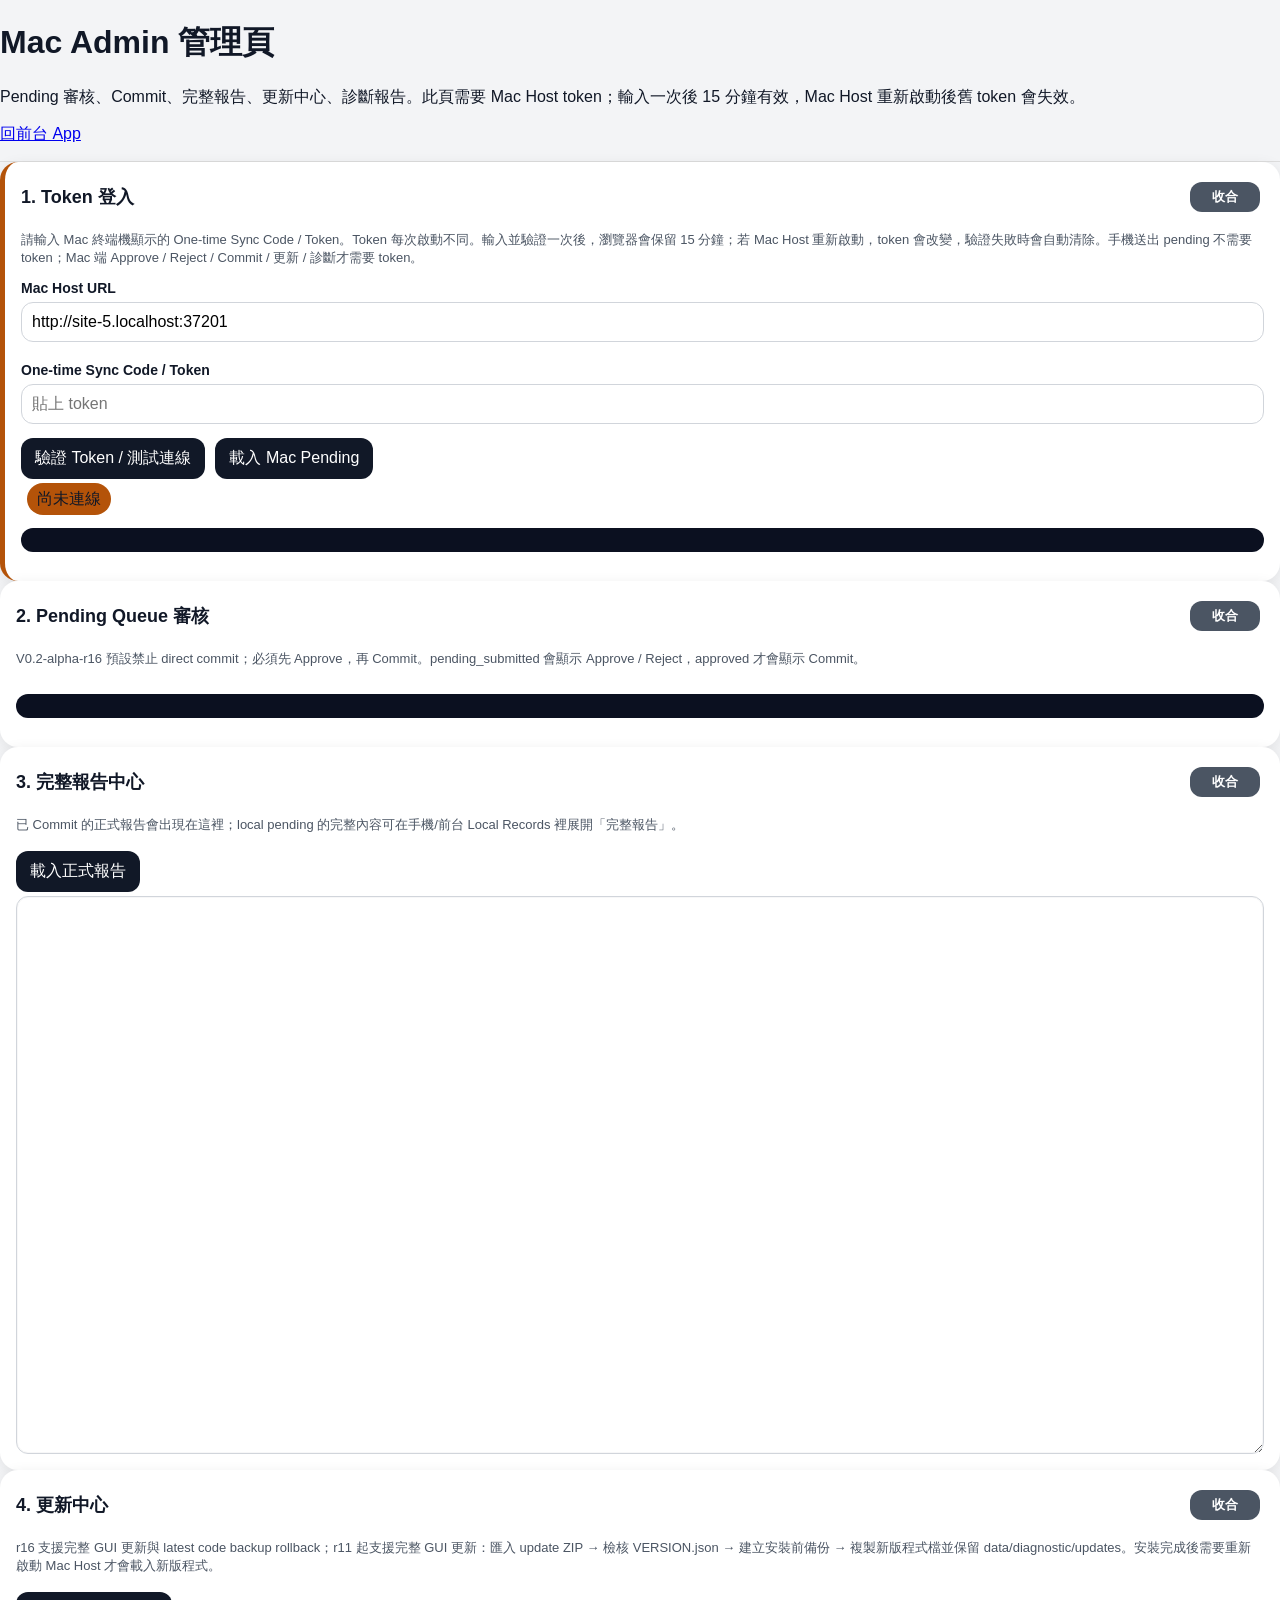
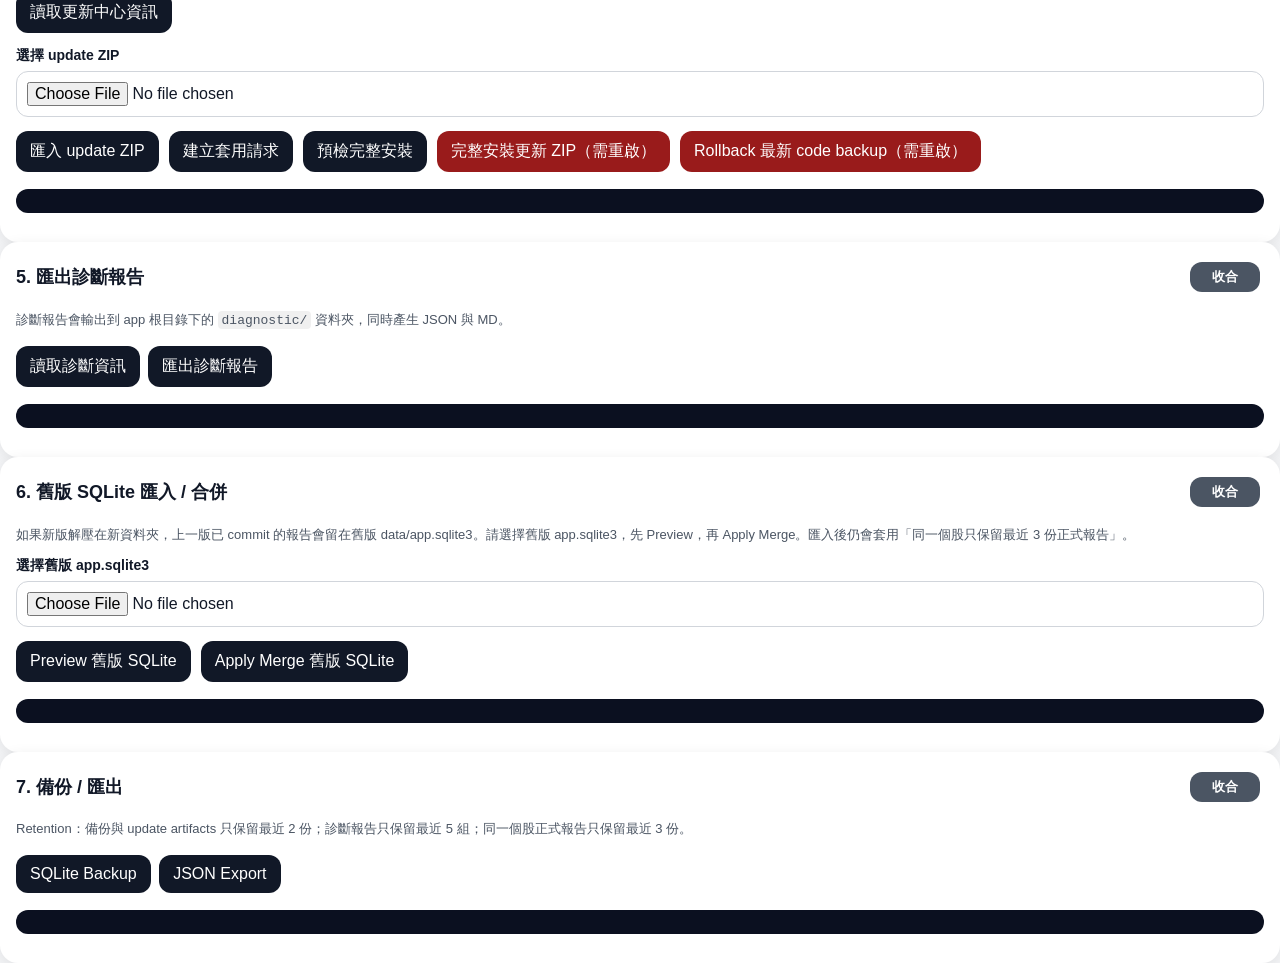
==== admin.html @ 197cdb58 "Deploy r18-r3 frontend" ====
<!doctype html>
<html lang="zh-Hant">
<head>
  <meta charset="utf-8">
  <meta name="viewport" content="width=device-width, initial-scale=1">
  <title>Mac Admin｜Stock Manual ChatGPT Hybrid</title>
  <link rel="stylesheet" href="styles.css">
</head>
<body>
  <header class="hero admin-hero">
    <h1>Mac Admin 管理頁</h1>
    <p>Pending 審核、Commit、完整報告、更新中心、診斷報告。此頁需要 Mac Host token；輸入一次後 15 分鐘有效，Mac Host 重新啟動後舊 token 會失效。</p>
    <p><a href="/">回前台 App</a></p>
  </header>
  <main class="container">
    <section class="card danger-note">
      <h2>1. Token 登入</h2>
      <p class="small">請輸入 Mac 終端機顯示的 One-time Sync Code / Token。Token 每次啟動不同。輸入並驗證一次後，瀏覽器會保留 15 分鐘；若 Mac Host 重新啟動，token 會改變，驗證失敗時會自動清除。手機送出 pending 不需要 token；Mac 端 Approve / Reject / Commit / 更新 / 診斷才需要 token。</p>
      <label>Mac Host URL</label>
      <input id="adminHostUrl" placeholder="http://127.0.0.1:8765">
      <label>One-time Sync Code / Token</label>
      <input id="adminToken" type="password" placeholder="貼上 token">
      <div class="row">
        <button id="btnAdminHealth">驗證 Token / 測試連線</button>
        <button id="btnLoadPending">載入 Mac Pending</button>
      </div>
      <span id="adminNetBadge" class="badge warn">尚未連線</span>
      <pre id="adminStatus" class="output"></pre>
    </section>

    <section class="card">
      <h2>2. Pending Queue 審核</h2>
      <p class="small">V0.2-alpha-r16 預設禁止 direct commit；必須先 Approve，再 Commit。pending_submitted 會顯示 Approve / Reject，approved 才會顯示 Commit。</p>
      <div id="adminList" class="list"></div>
      <pre id="adminResult" class="output"></pre>
    </section>

    <section class="card">
      <h2>3. 完整報告中心</h2>
      <p class="small">已 Commit 的正式報告會出現在這裡；local pending 的完整內容可在手機/前台 Local Records 裡展開「完整報告」。</p>
      <button id="btnLoadReports">載入正式報告</button>
      <div id="reportList" class="list"></div>
      <div id="reportResult" class="report-detail output"></div>
    </section>

    <section class="card">
      <h2>4. 更新中心</h2>
      <p class="small">r16 支援完整 GUI 更新與 latest code backup rollback；r11 起支援完整 GUI 更新：匯入 update ZIP → 檢核 VERSION.json → 建立安裝前備份 → 複製新版程式檔並保留 data/diagnostic/updates。安裝完成後需要重新啟動 Mac Host 才會載入新版程式。</p>
      <button id="btnUpdateInfo">讀取更新中心資訊</button>
      <label>選擇 update ZIP</label>
      <input type="file" id="updateZipFile" accept=".zip,application/zip">
      <div class="row">
        <button id="btnImportUpdateZip">匯入 update ZIP</button>
        <button id="btnApplyUpdateZip">建立套用請求</button>
        <button id="btnDryRunInstallUpdateZip">預檢完整安裝</button>
        <button id="btnInstallUpdateZip" class="danger">完整安裝更新 ZIP（需重啟）</button>
        <button id="btnRollbackLatest" class="danger">Rollback 最新 code backup（需重啟）</button>
      </div>
      <pre id="updateResult" class="output"></pre>
    </section>

    <section class="card">
      <h2>5. 匯出診斷報告</h2>
      <p class="small">診斷報告會輸出到 app 根目錄下的 <code>diagnostic/</code> 資料夾，同時產生 JSON 與 MD。</p>
      <button id="btnDiagnostics">讀取診斷資訊</button>
      <button id="btnExportDiagnostics">匯出診斷報告</button>
      <pre id="diagResult" class="output"></pre>
    </section>

    <section class="card">
      <h2>6. 舊版 SQLite 匯入 / 合併</h2>
      <p class="small">如果新版解壓在新資料夾，上一版已 commit 的報告會留在舊版 data/app.sqlite3。請選擇舊版 app.sqlite3，先 Preview，再 Apply Merge。匯入後仍會套用「同一個股只保留最近 3 份正式報告」。</p>
      <label>選擇舊版 app.sqlite3</label>
      <input type="file" id="oldSqliteFile" accept=".sqlite3,.sqlite,.db,application/octet-stream">
      <div class="row">
        <button id="btnPreviewOldSqlite">Preview 舊版 SQLite</button>
        <button id="btnApplyOldSqlite">Apply Merge 舊版 SQLite</button>
      </div>
      <pre id="sqliteImportResult" class="output"></pre>
    </section>

    <section class="card">
      <h2>7. 備份 / 匯出</h2>
      <p class="small">Retention：備份與 update artifacts 只保留最近 2 份；診斷報告只保留最近 5 組；同一個股正式報告只保留最近 3 份。</p>
      <button id="btnSqliteBackup">SQLite Backup</button>
      <button id="btnJsonExport">JSON Export</button>
      <pre id="backupResult" class="output"></pre>
    </section>
  </main>
<script src="admin.js?v=r16"></script>
</body>
</html>
---- styles.css ----
:root{font-family:-apple-system,BlinkMacSystemFont,"Segoe UI",sans-serif;color:#111827;background:#f3f4f6}body{margin:0}.topbar{background:#111827;color:#fff;padding:18px;display:flex;justify-content:space-between;gap:12px;align-items:center}.topbar h1{margin:0;font-size:22px}.topbar p{margin:4px 0 0;color:#d1d5db}.layout{max-width:1100px;margin:0 auto;padding:14px;display:grid;gap:14px}.card{background:#fff;border-radius:18px;padding:16px;box-shadow:0 3px 14px rgba(0,0,0,.08)}.card h2{margin-top:0;font-size:18px}.warning{background:#fff7ed;border:1px solid #fed7aa}.admin{border:1px solid #bfdbfe}label{display:block;margin-top:10px;font-size:14px;font-weight:600}input,textarea{width:100%;box-sizing:border-box;margin:6px 0 10px;border:1px solid #d1d5db;border-radius:12px;padding:10px;font:inherit}textarea{font-family:ui-monospace,SFMono-Regular,Menlo,monospace;font-size:13px}button,.buttonlink{border:0;background:#111827;color:#fff;padding:10px 14px;border-radius:12px;text-decoration:none;display:inline-block;margin:4px 4px 4px 0;font:inherit}button.secondary{background:#4b5563}button.danger{background:#991b1b}.badge{background:#6b7280;border-radius:999px;padding:6px 10px;white-space:nowrap}.badge.ok{background:#047857}.badge.warn{background:#b45309}.row{display:flex;gap:6px;flex-wrap:wrap}.output{background:#0b1020;color:#d1fae5;padding:12px;border-radius:12px;overflow:auto;max-height:320px}.list{display:grid;gap:10px}.item{border:1px solid #e5e7eb;border-radius:14px;padding:12px}.item h3{margin:0 0 6px}.meta{font-size:13px;color:#4b5563}.status{font-weight:700;padding:3px 8px;border-radius:999px;background:#e5e7eb}.status.pending_local{background:#fef3c7}.status.pending_submitted{background:#dbeafe}.status.approved{background:#ccfbf1}.status.committed{background:#dcfce7}.status.rejected,.status.failed,.status.sync_error{background:#fee2e2}.status.duplicate_blocked,.status.revision_required{background:#fde68a}.small{font-size:13px;color:#4b5563;white-space:pre-wrap}@media(max-width:700px){.topbar{display:block}.layout{padding:10px}.card{border-radius:14px;padding:12px}button,.buttonlink{width:100%;text-align:center}.row button{width:auto}.topbar h1{font-size:20px}}
.admin-hero { border-bottom: 1px solid #ddd; }
.danger-note { border-left: 5px solid #b45309; }
.record details pre { white-space: pre-wrap; overflow-x: auto; }
code { background: rgba(0,0,0,0.06); padding: 0.1rem 0.25rem; border-radius: 0.25rem; }

button:disabled{background:#9ca3af;color:#f3f4f6;cursor:not-allowed}
.buttonlink{display:inline-block;background:#0f172a;color:white;text-decoration:none;padding:10px 14px;border-radius:10px;font-weight:700}
.buttonlink:visited{color:white}

.report-detail { white-space: normal; }
.report-readable { display: grid; gap: 12px; }
.report-header-card { background:#f8fafc; border:1px solid #e5e7eb; border-radius:16px; padding:14px; }
.score-grid { display:grid; grid-template-columns: repeat(auto-fit, minmax(140px, 1fr)); gap:10px; margin:10px 0; }
.score-card { background:#fff; border:1px solid #e5e7eb; border-radius:14px; padding:12px; }
.score-number { font-size:24px; font-weight:800; }
.report-section { background:#fff; border:1px solid #e5e7eb; border-radius:14px; padding:12px; }
.price-grid { display:grid; grid-template-columns: repeat(auto-fit, minmax(180px, 1fr)); gap:10px; }
.price-card { border-left:4px solid #0f172a; background:#f8fafc; border-radius:12px; padding:10px; }
.report-section ul { padding-left: 22px; }
.raw-box { white-space: pre-wrap; max-height: 260px; overflow:auto; background:#0b1020; color:#d1fae5; padding:10px; border-radius:12px; }

/* r10: committed report readability + resizable reading pane */
.report-detail.output {
  background: #ffffff;
  color: #111827;
  border: 1px solid #d1d5db;
  box-shadow: inset 0 0 0 1px rgba(17,24,39,0.03);
  max-height: none;
  min-height: 420px;
  height: 62vh;
  resize: vertical;
  overflow: auto;
  line-height: 1.62;
}
.report-detail.output * { color: inherit; }
.report-readable {
  color: #111827;
  font-size: 16px;
}
.report-readable p,
.report-readable li,
.report-readable .small {
  color: #374151;
}
.report-readable h2,
.report-readable h3,
.report-readable h4,
.report-readable b {
  color: #0f172a;
}
.report-header-card {
  background: #f8fafc;
  border: 1px solid #cbd5e1;
  color: #111827;
}
.report-section {
  background: #ffffff;
  border: 1px solid #cbd5e1;
  color: #111827;
}
.score-grid { align-items: stretch; }
.score-card {
  background: #f9fafb;
  border: 1px solid #d1d5db;
  color: #111827;
}
.score-number {
  color: #0f172a !important;
}
.price-card {
  background: #f8fafc;
  border: 1px solid #dbe2ea;
  border-left: 5px solid #1e3a8a;
  color: #111827;
}
.report-readable code {
  color: #111827;
  background: #e5e7eb;
}
.report-resize-hint {
  color: #4b5563;
  font-size: 13px;
  margin: 6px 0 10px;
}
.report-toolbar {
  display:flex;
  gap:8px;
  flex-wrap:wrap;
  align-items:center;
  margin: 8px 0 10px;
}
.report-toolbar button { padding: 8px 10px; }
@media(max-width:700px){
  .report-detail.output { min-height: 360px; height: 58vh; resize: vertical; }
  .report-readable { font-size: 16px; }
  .report-readable h2 { font-size: 19px; }
  .score-number { font-size: 22px; }
}

/* r16: collapsible sections and compact report cards */
.card{position:relative}
.card>h2{display:flex;align-items:center;justify-content:space-between;gap:10px;cursor:default}
.collapse-toggle{font-size:13px;padding:6px 10px;margin-left:auto;min-width:70px}
.card.collapsed > :not(h2){display:none!important}
.compact-report-card .embedded-report{margin-top:12px;border-top:1px solid #e5e7eb;padding-top:12px}
.client-report-readable{margin-top:10px}
@media(max-width:700px){.collapse-toggle{width:auto!important}.card>h2{font-size:17px}}

/* r16: horizontal report rows */
.report-row-card{padding:0.95rem 1rem;}
.report-row-main{display:grid;grid-template-columns:minmax(220px,2.1fr) minmax(130px,0.85fr) minmax(130px,0.9fr) minmax(110px,0.7fr);gap:0.65rem 1rem;align-items:center;color:#111827;}
.report-row-main .report-col{font-size:0.98rem;color:#374151;}
.report-row-main .report-name{font-size:1.12rem;color:#111827;}
.label-inline{display:block;font-size:0.78rem;color:#6b7280;font-weight:700;margin-bottom:0.12rem;}
.report-actions{margin-top:0.65rem;}
@media (max-width: 760px){.report-row-main{grid-template-columns:1fr;gap:0.35rem}.report-row-main .report-name{font-size:1.08rem}.report-actions button{width:100%;}}


/* r18-r1 minimal layout hardening: preserve r16 UI, only prevent overflow/cropped pending/report rows */
.record, .item, .report-readable, .report-detail, .output { max-width: 100%; box-sizing: border-box; }
.record code, .item code, .meta code, code { overflow-wrap: anywhere; word-break: break-word; white-space: normal; }
.record pre, .item pre, details pre, .raw-box { white-space: pre-wrap; overflow-wrap: anywhere; word-break: break-word; }
.report-row-main { min-width: 0; }
.report-row-main .report-col, .report-row-main .report-name { min-width: 0; overflow-wrap: anywhere; }


/* r18-r2 final polish: prevent approved/pending badges from overlapping title text */
.badge,
.status,
.status-badge,
.status-inline {
  display: inline-flex;
  align-items: center;
  max-width: 100%;
  width: auto;
  white-space: nowrap;
  line-height: 1.25;
  margin-left: 0.35rem;
  vertical-align: baseline;
}
.record b + .badge,
.record b + .status,
.report-name b + .status {
  margin-left: 0.5rem;
}
@media (max-width: 760px) {
  .badge,
  .status,
  .status-badge,
  .status-inline {
    display: inline-flex;
    margin-top: 0.25rem;
    margin-left: 0.25rem;
  }
}

/* Place current price as a primary reference before entry-price / target sections */
.price-highlight {
  display: block;
  margin: 0.75rem 0 0.85rem 0;
  padding: 0.75rem 0.9rem;
  border: 1px solid #cbd5e1;
  border-radius: 12px;
  background: #f8fafc;
  font-weight: 600;
  overflow-wrap: anywhere;
}
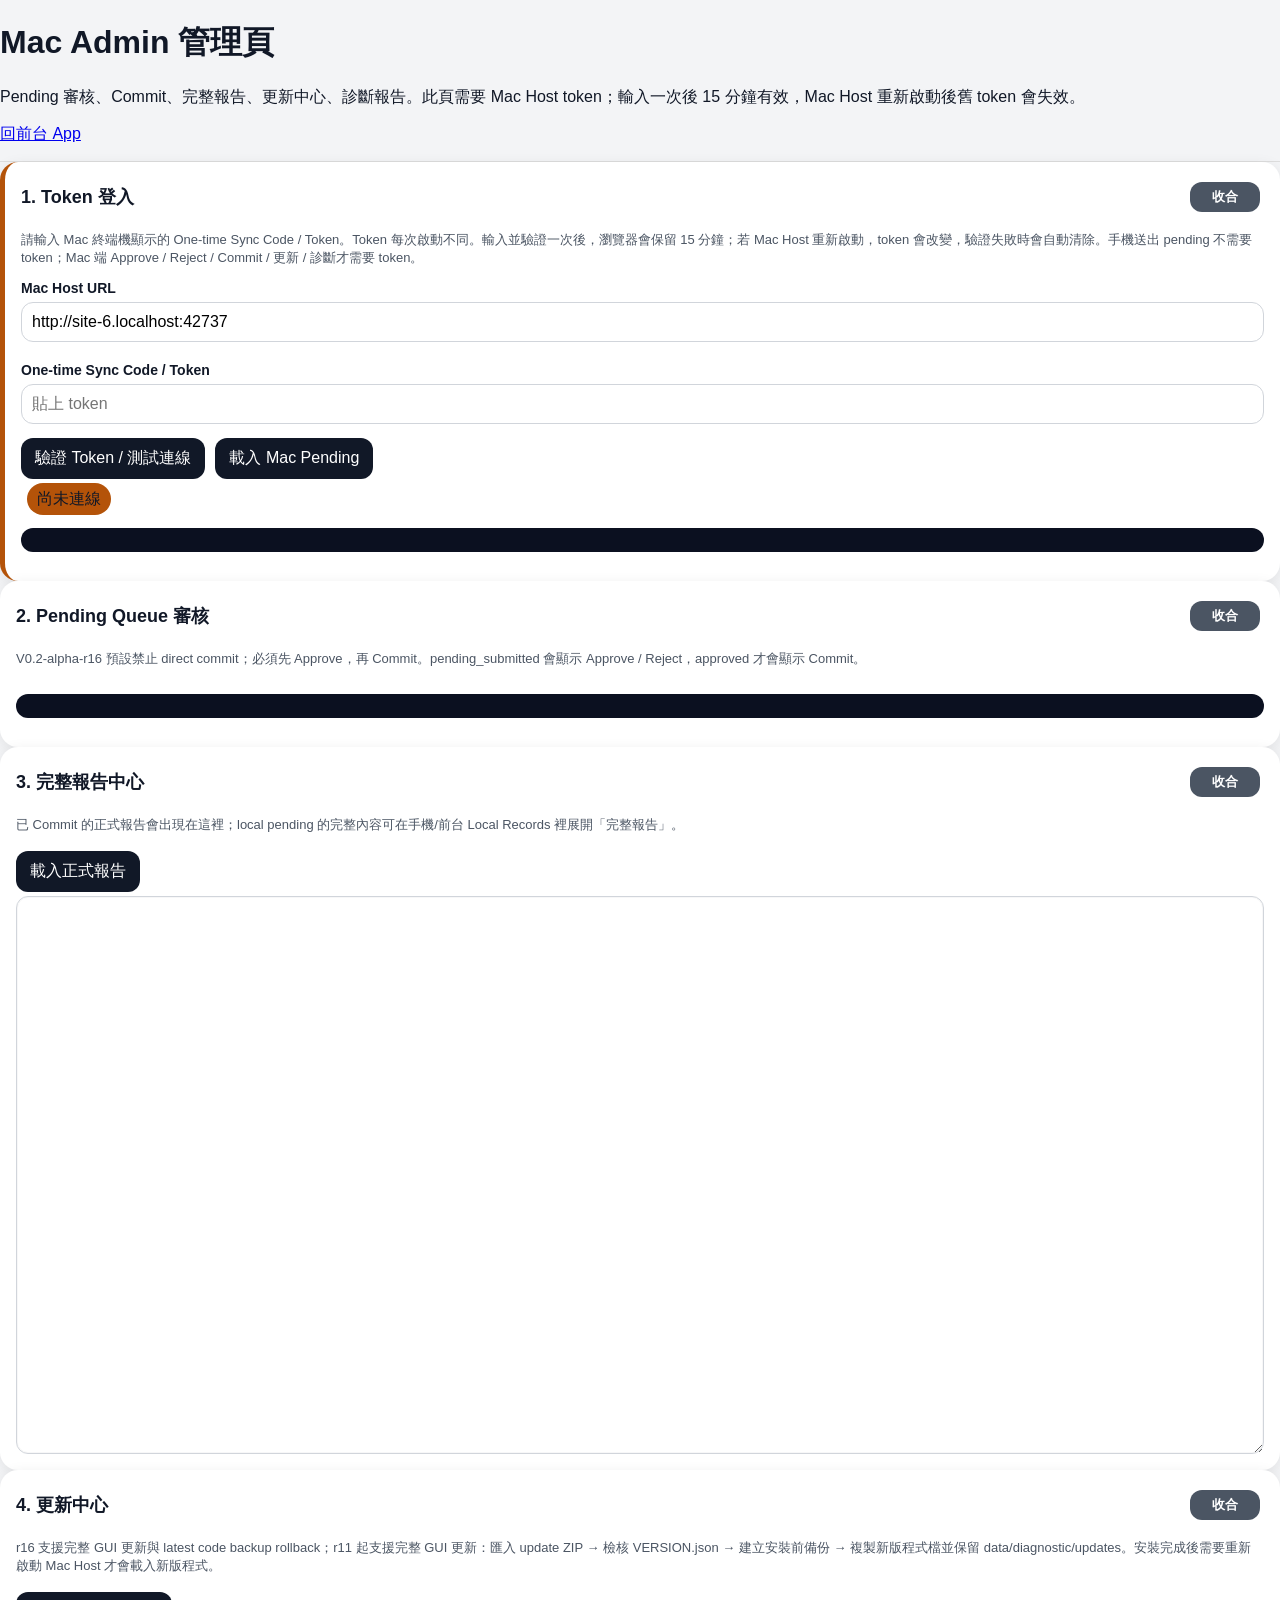
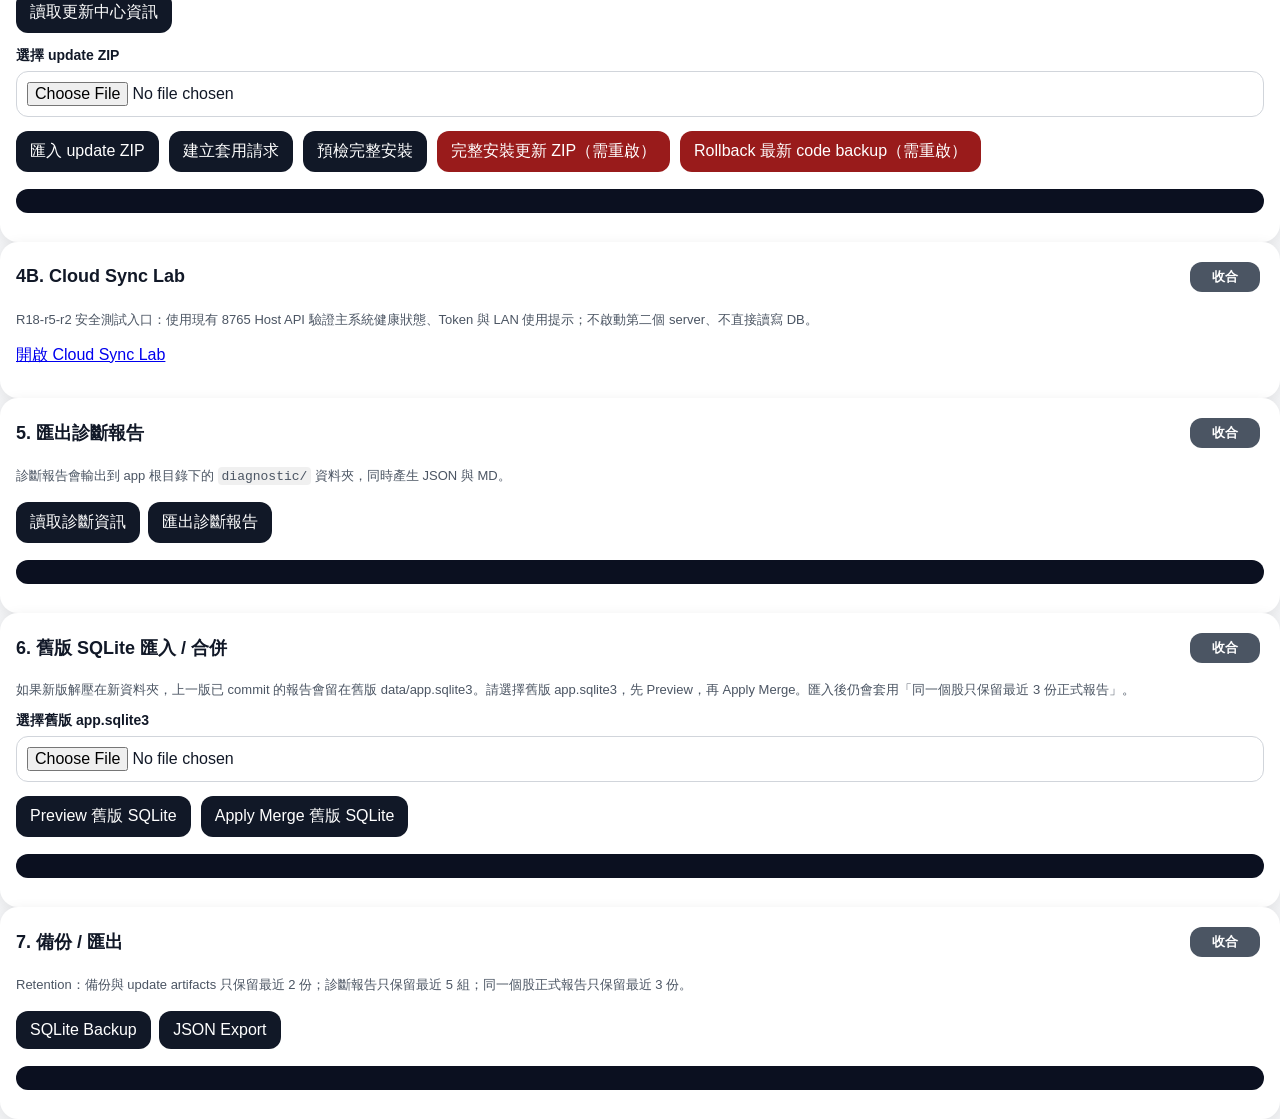
==== commit a51e7049: "0.2.0-alpha-r18-r5-r2" ====
--- a/admin.html
+++ b/admin.html
@@ -59,6 +59,13 @@
       <pre id="updateResult" class="output"></pre>
     </section>
 
+
+    <section class="card">
+      <h2>4B. Cloud Sync Lab</h2>
+      <p class="small">R18-r5-r2 安全測試入口：使用現有 8765 Host API 驗證主系統健康狀態、Token 與 LAN 使用提示；不啟動第二個 server、不直接讀寫 DB。</p>
+      <p><a href="/cloud_sync_lab.html">開啟 Cloud Sync Lab</a></p>
+    </section>
+
     <section class="card">
       <h2>5. 匯出診斷報告</h2>
       <p class="small">診斷報告會輸出到 app 根目錄下的 <code>diagnostic/</code> 資料夾，同時產生 JSON 與 MD。</p>
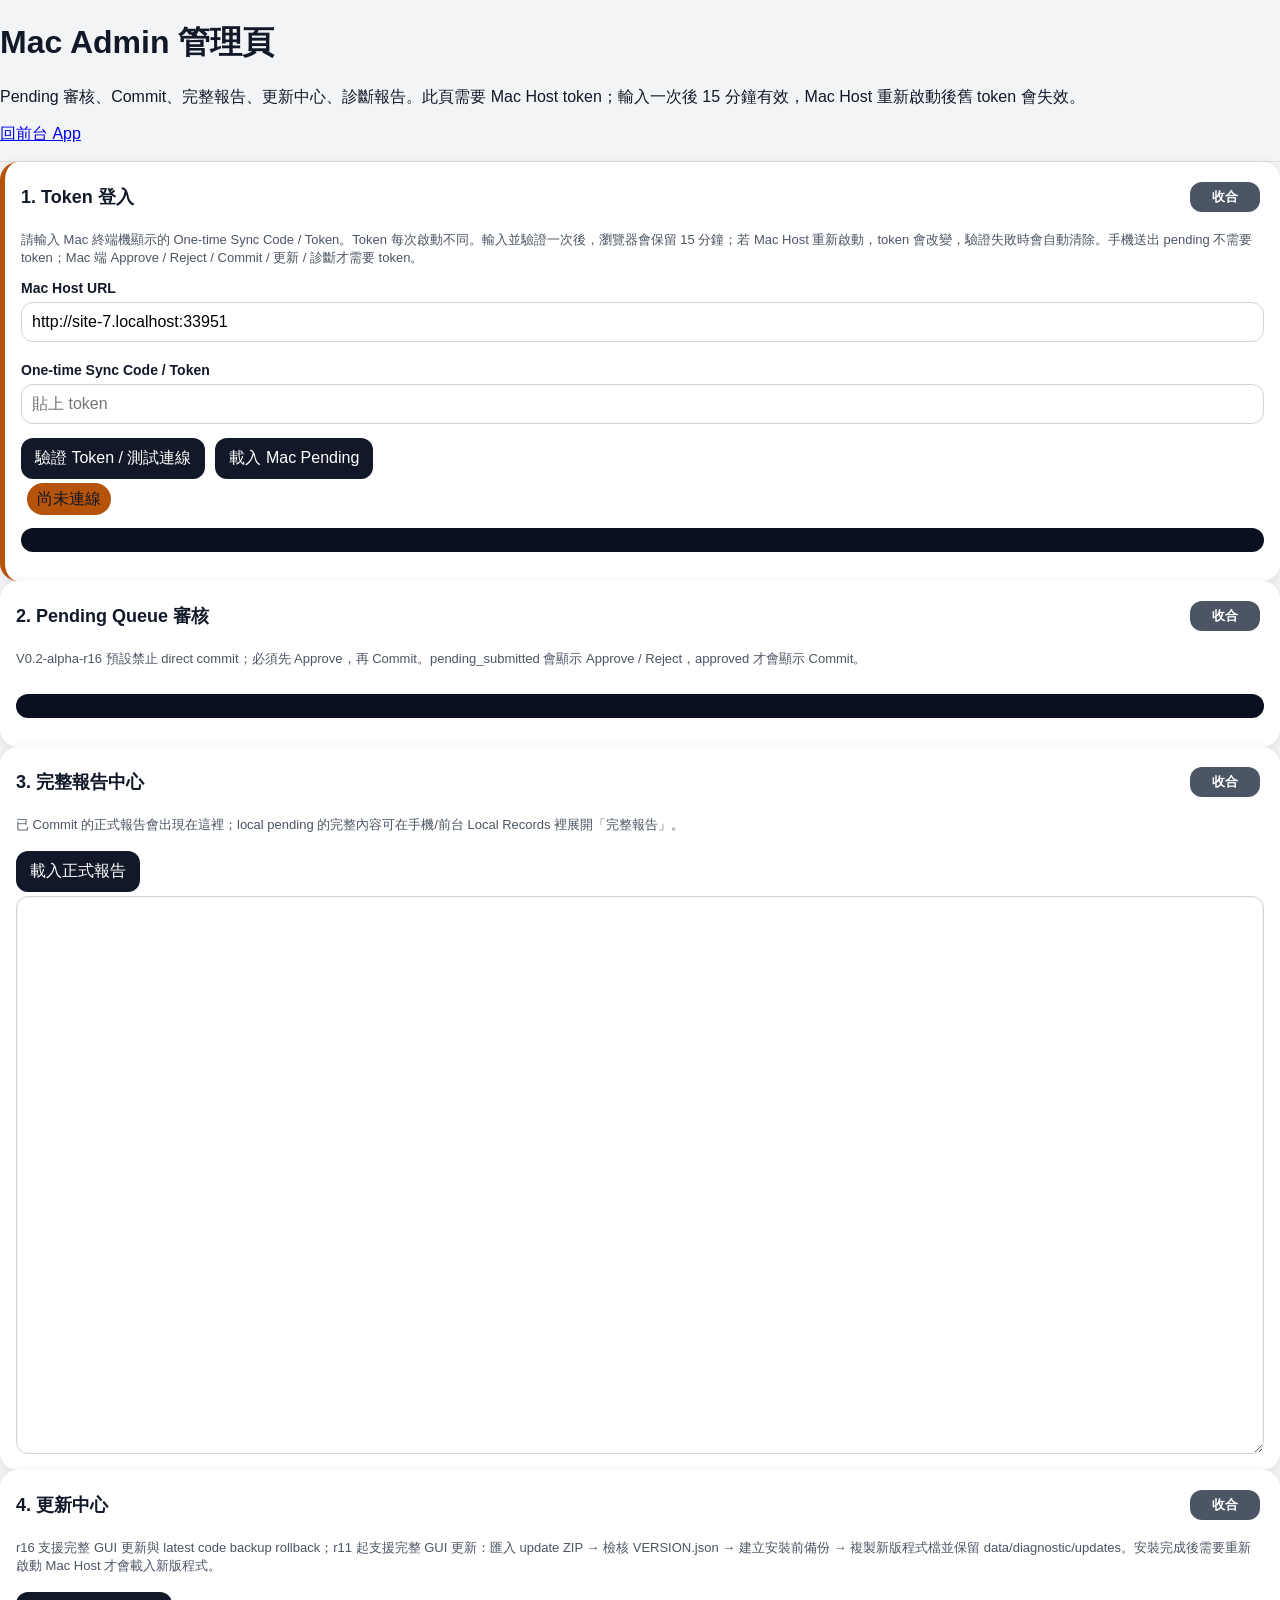
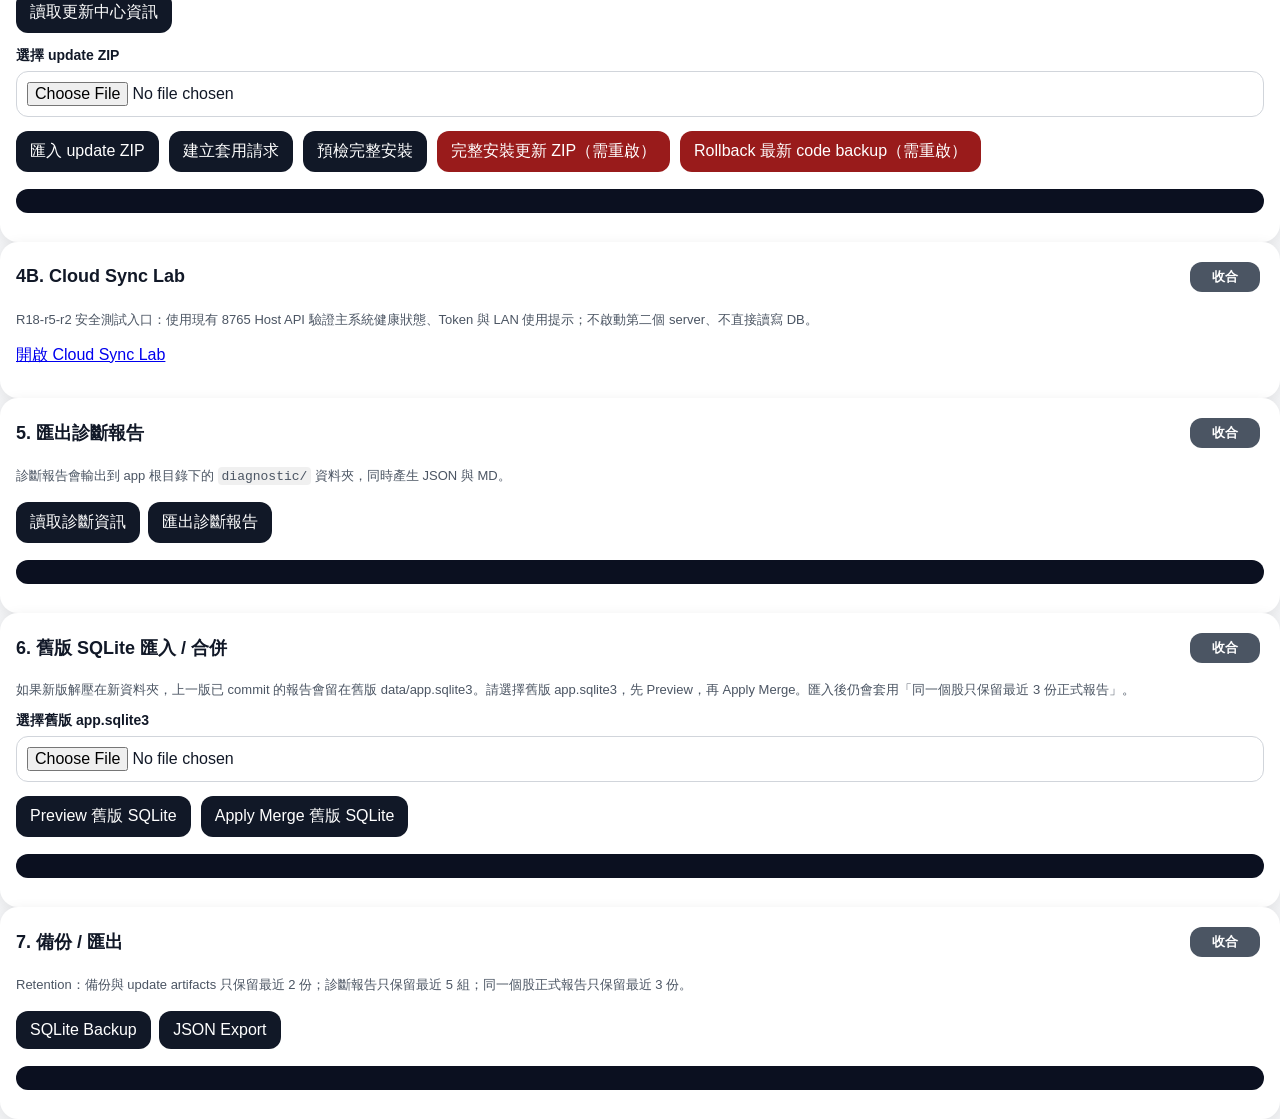
==== commit db1c010d: "r5_fix" ====
--- a/admin.html
+++ b/admin.html
@@ -10,7 +10,7 @@
   <header class="hero admin-hero">
     <h1>Mac Admin 管理頁</h1>
     <p>Pending 審核、Commit、完整報告、更新中心、診斷報告。此頁需要 Mac Host token；輸入一次後 15 分鐘有效，Mac Host 重新啟動後舊 token 會失效。</p>
-    <p><a href="/">回前台 App</a></p>
+    <p><a href="./">回前台 App</a></p>
   </header>
   <main class="container">
     <section class="card danger-note">
@@ -63,7 +63,7 @@
     <section class="card">
       <h2>4B. Cloud Sync Lab</h2>
       <p class="small">R18-r5-r2 安全測試入口：使用現有 8765 Host API 驗證主系統健康狀態、Token 與 LAN 使用提示；不啟動第二個 server、不直接讀寫 DB。</p>
-      <p><a href="/cloud_sync_lab.html">開啟 Cloud Sync Lab</a></p>
+      <p><a href="cloud_sync_lab.html">開啟 Cloud Sync Lab</a></p>
     </section>
 
     <section class="card">
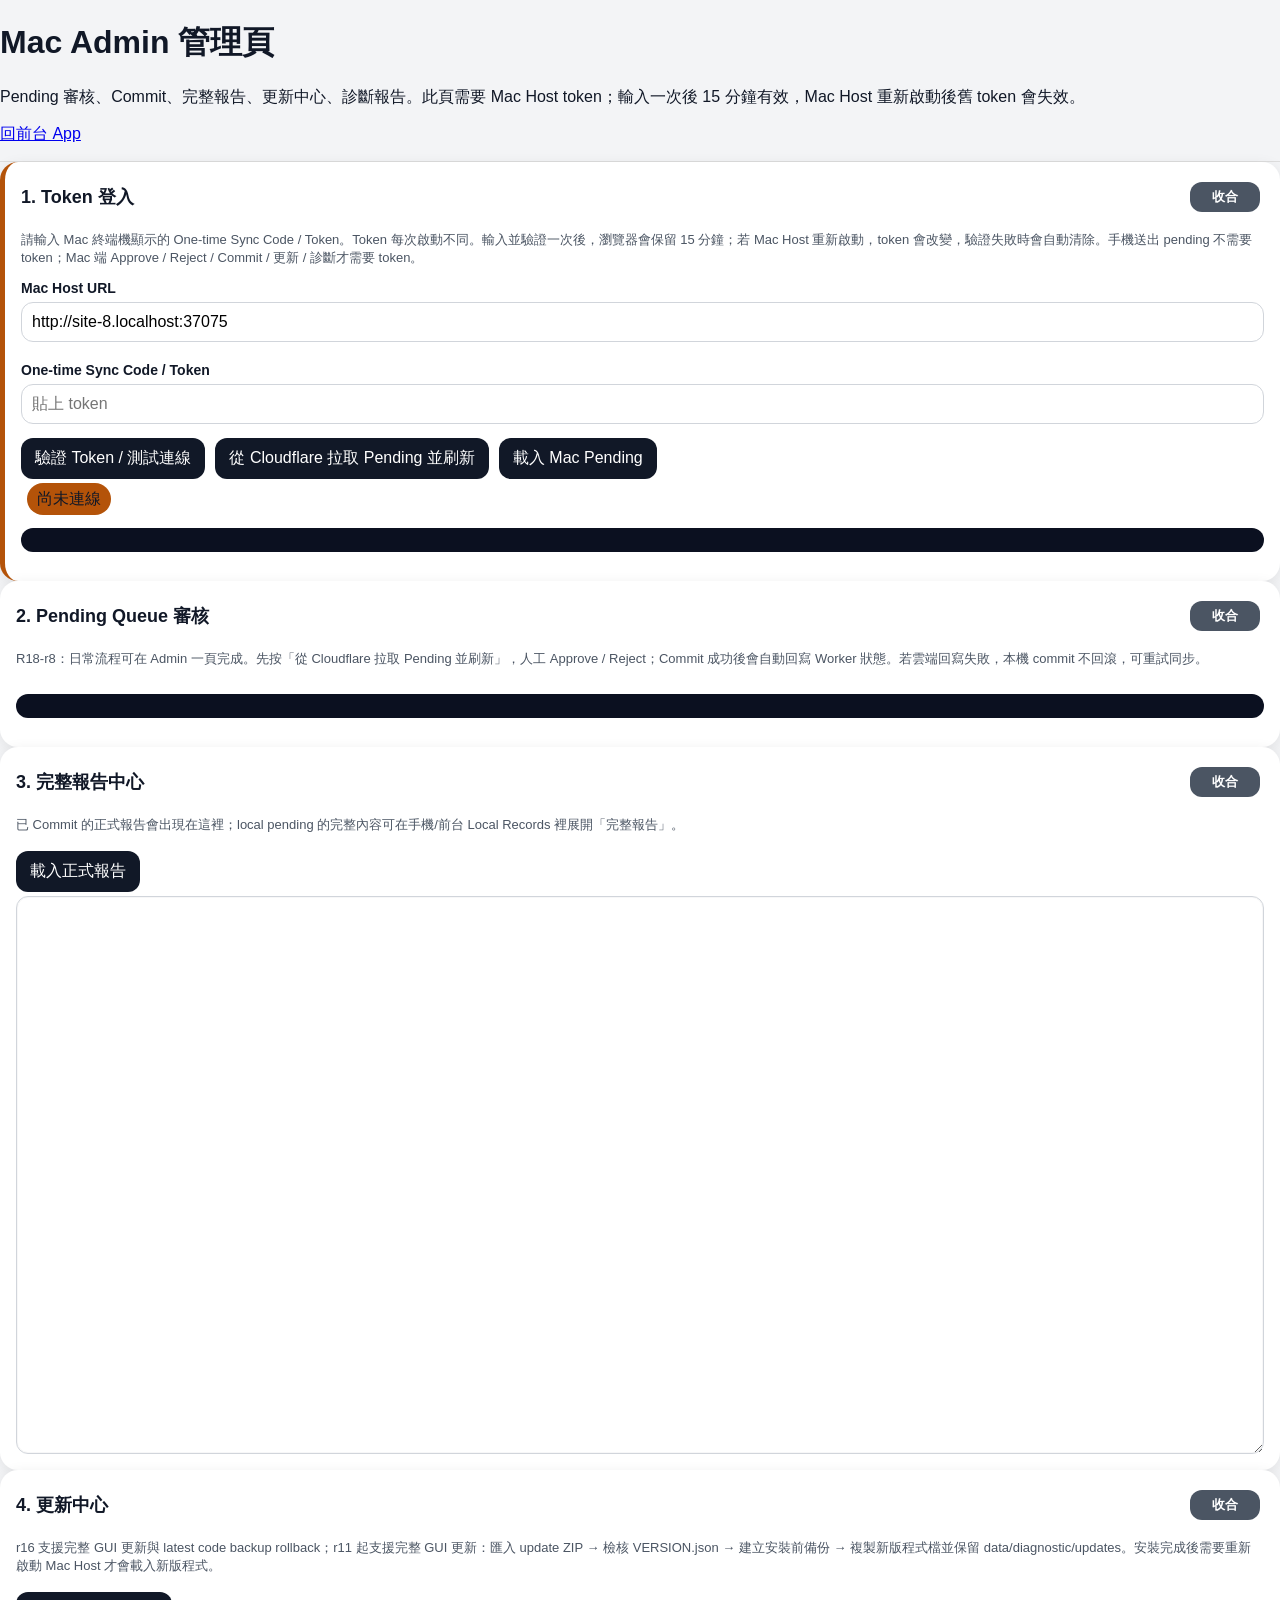
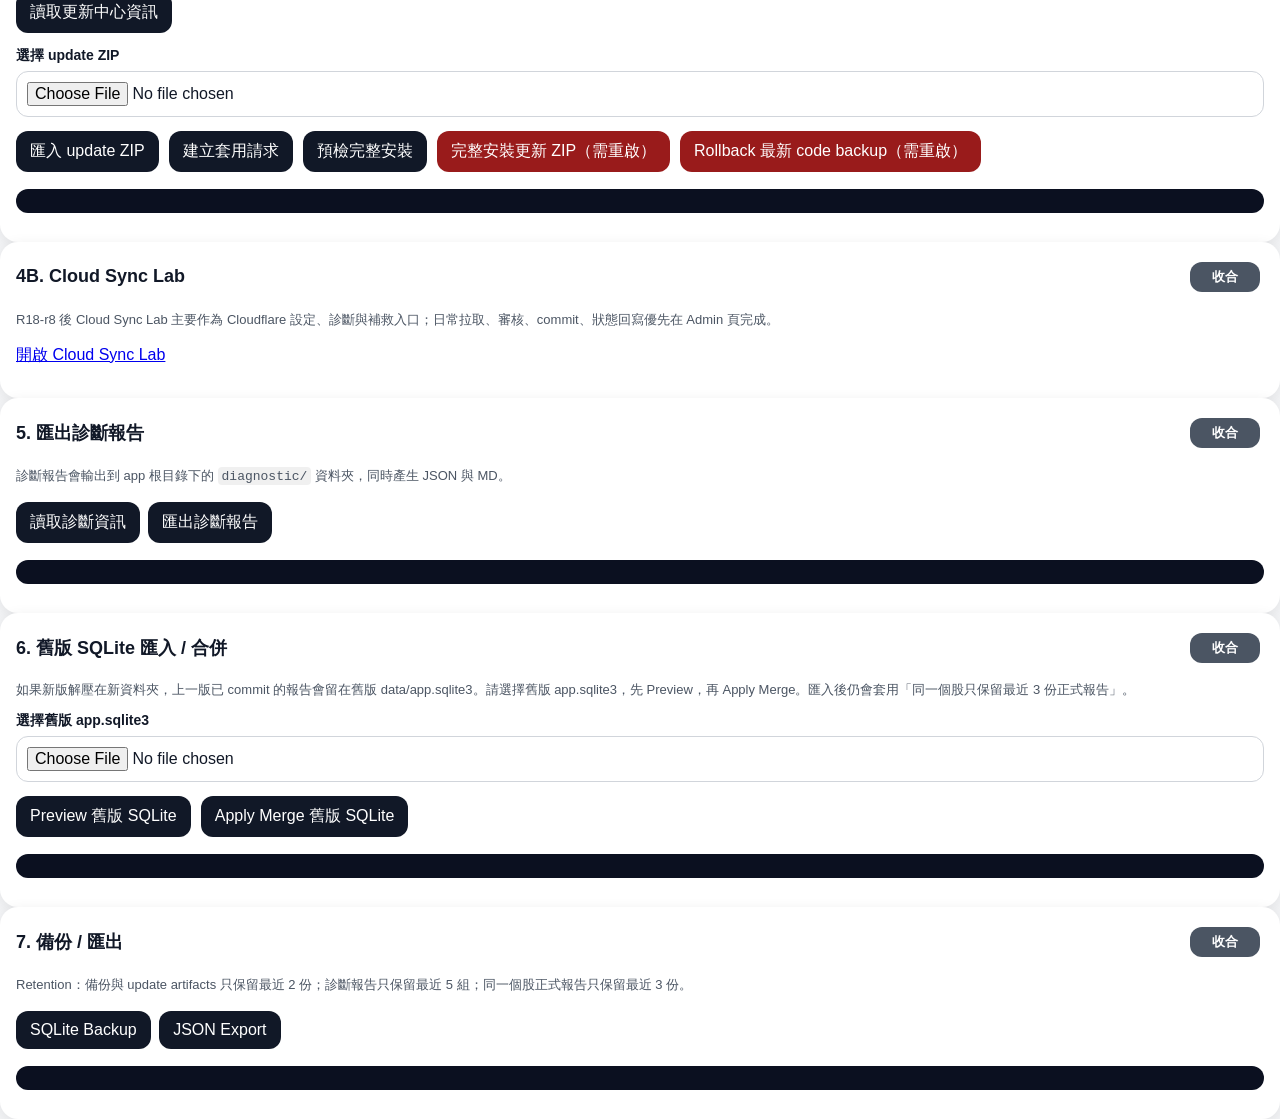
==== commit 49eb7249: "r18-r8" ====
--- a/admin.html
+++ b/admin.html
@@ -22,6 +22,7 @@
       <input id="adminToken" type="password" placeholder="貼上 token">
       <div class="row">
         <button id="btnAdminHealth">驗證 Token / 測試連線</button>
+        <button id="btnCloudPullRefresh">從 Cloudflare 拉取 Pending 並刷新</button>
         <button id="btnLoadPending">載入 Mac Pending</button>
       </div>
       <span id="adminNetBadge" class="badge warn">尚未連線</span>
@@ -30,7 +31,7 @@
 
     <section class="card">
       <h2>2. Pending Queue 審核</h2>
-      <p class="small">V0.2-alpha-r16 預設禁止 direct commit；必須先 Approve，再 Commit。pending_submitted 會顯示 Approve / Reject，approved 才會顯示 Commit。</p>
+      <p class="small">R18-r8：日常流程可在 Admin 一頁完成。先按「從 Cloudflare 拉取 Pending 並刷新」，人工 Approve / Reject；Commit 成功後會自動回寫 Worker 狀態。若雲端回寫失敗，本機 commit 不回滾，可重試同步。</p>
       <div id="adminList" class="list"></div>
       <pre id="adminResult" class="output"></pre>
     </section>
@@ -62,7 +63,7 @@
 
     <section class="card">
       <h2>4B. Cloud Sync Lab</h2>
-      <p class="small">R18-r5-r2 安全測試入口：使用現有 8765 Host API 驗證主系統健康狀態、Token 與 LAN 使用提示；不啟動第二個 server、不直接讀寫 DB。</p>
+      <p class="small">R18-r8 後 Cloud Sync Lab 主要作為 Cloudflare 設定、診斷與補救入口；日常拉取、審核、commit、狀態回寫優先在 Admin 頁完成。</p>
       <p><a href="cloud_sync_lab.html">開啟 Cloud Sync Lab</a></p>
     </section>
 
